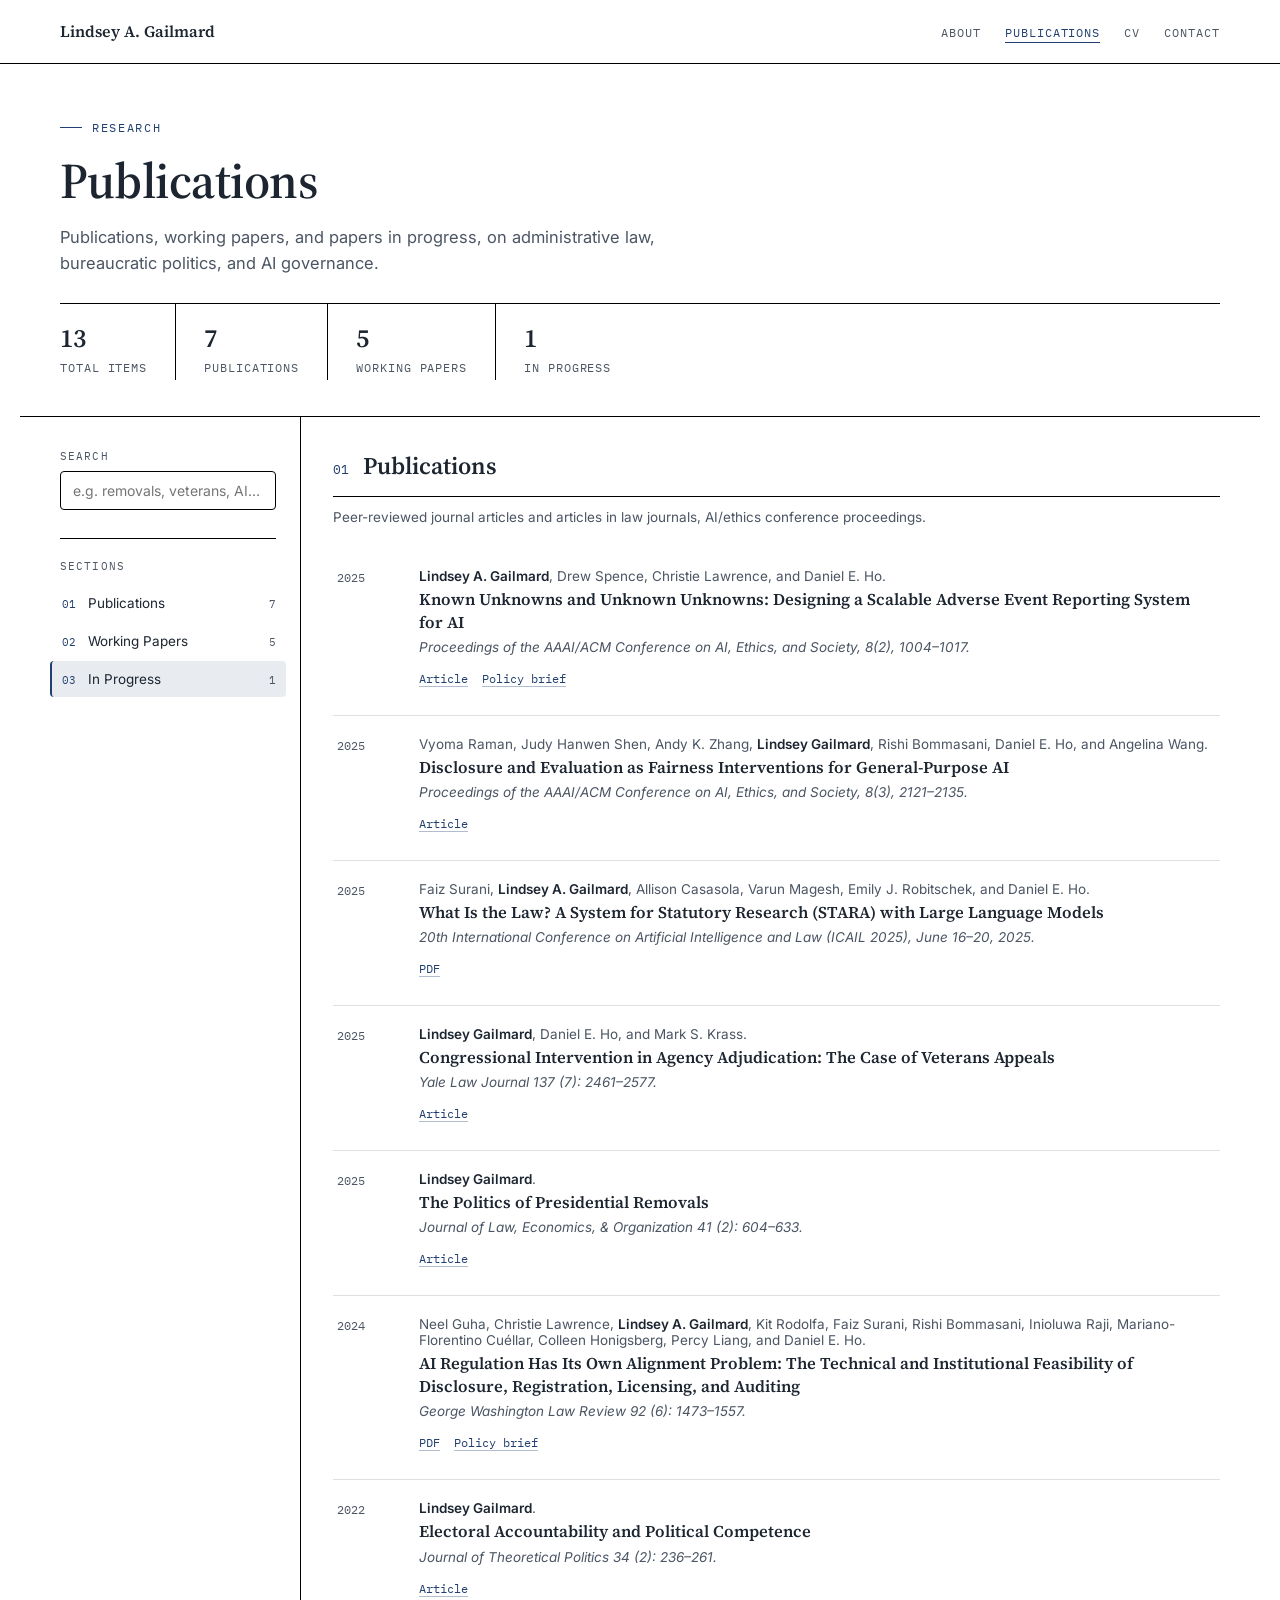
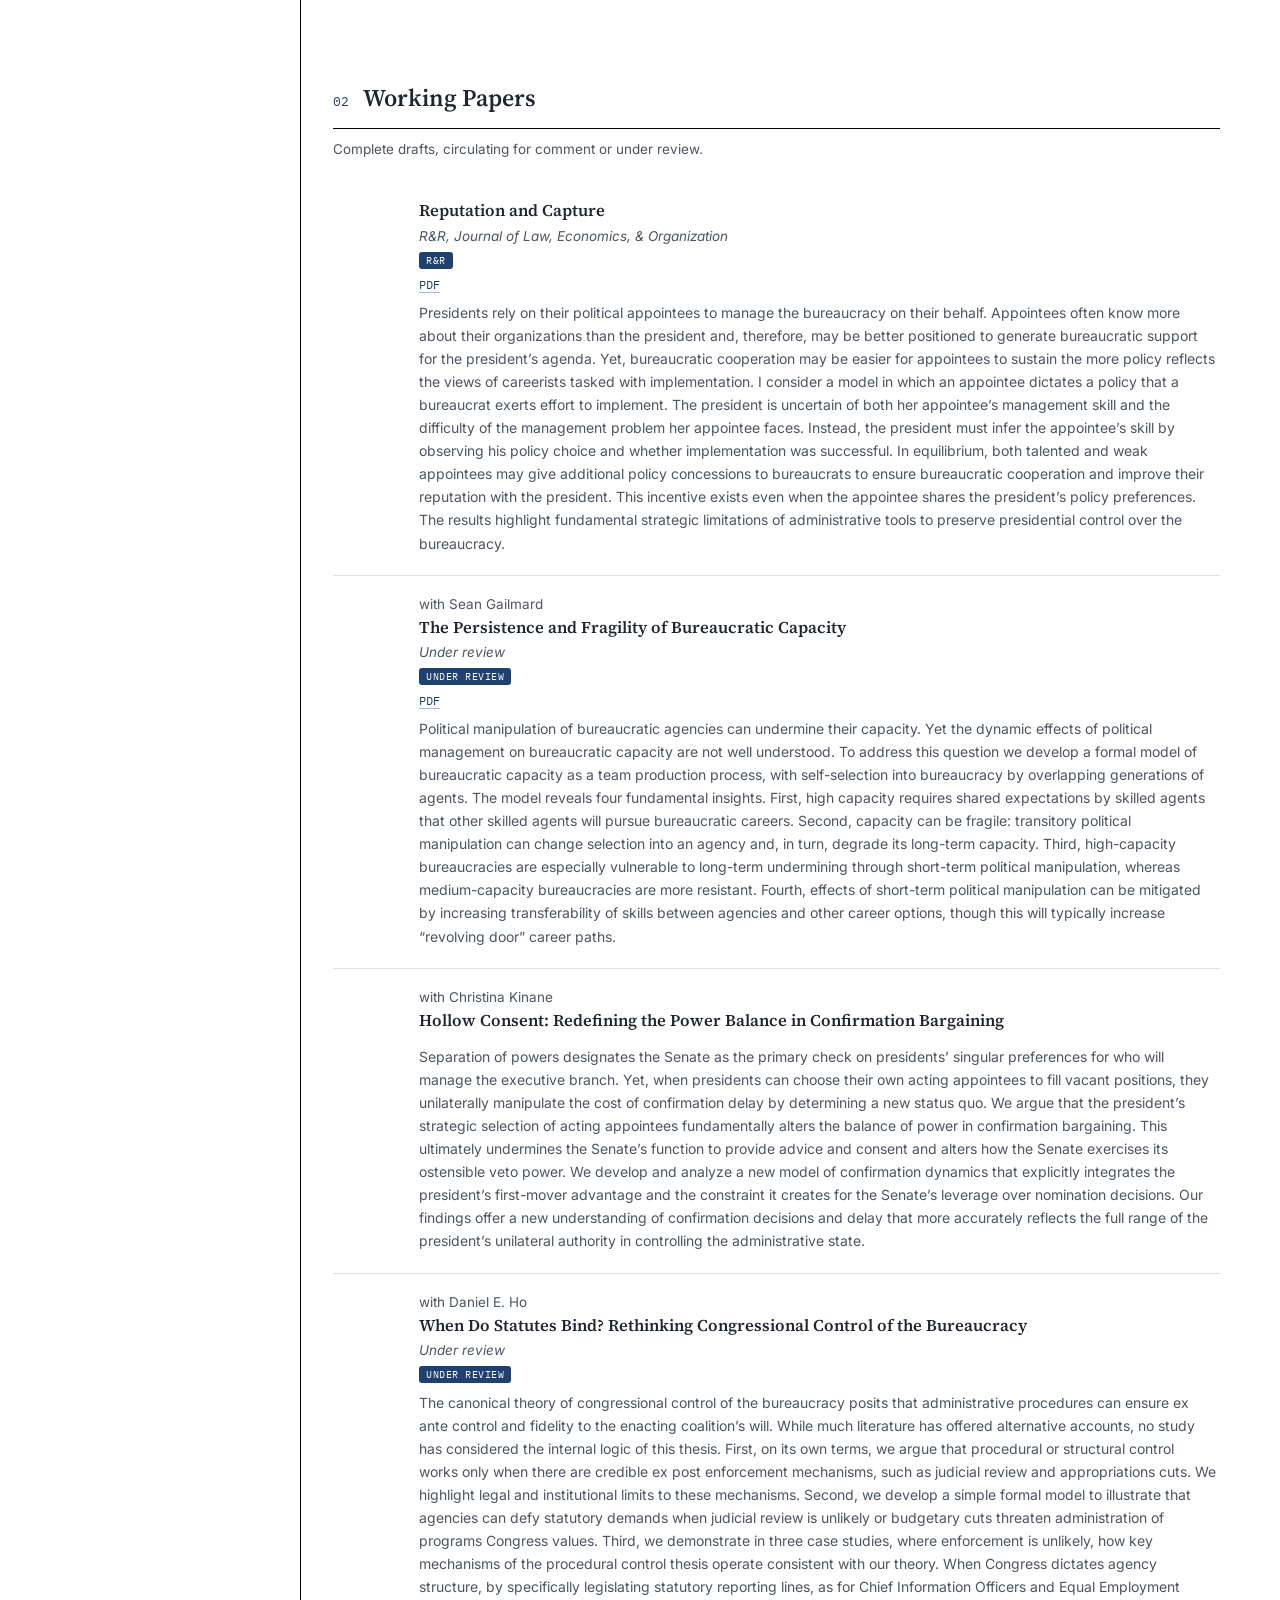
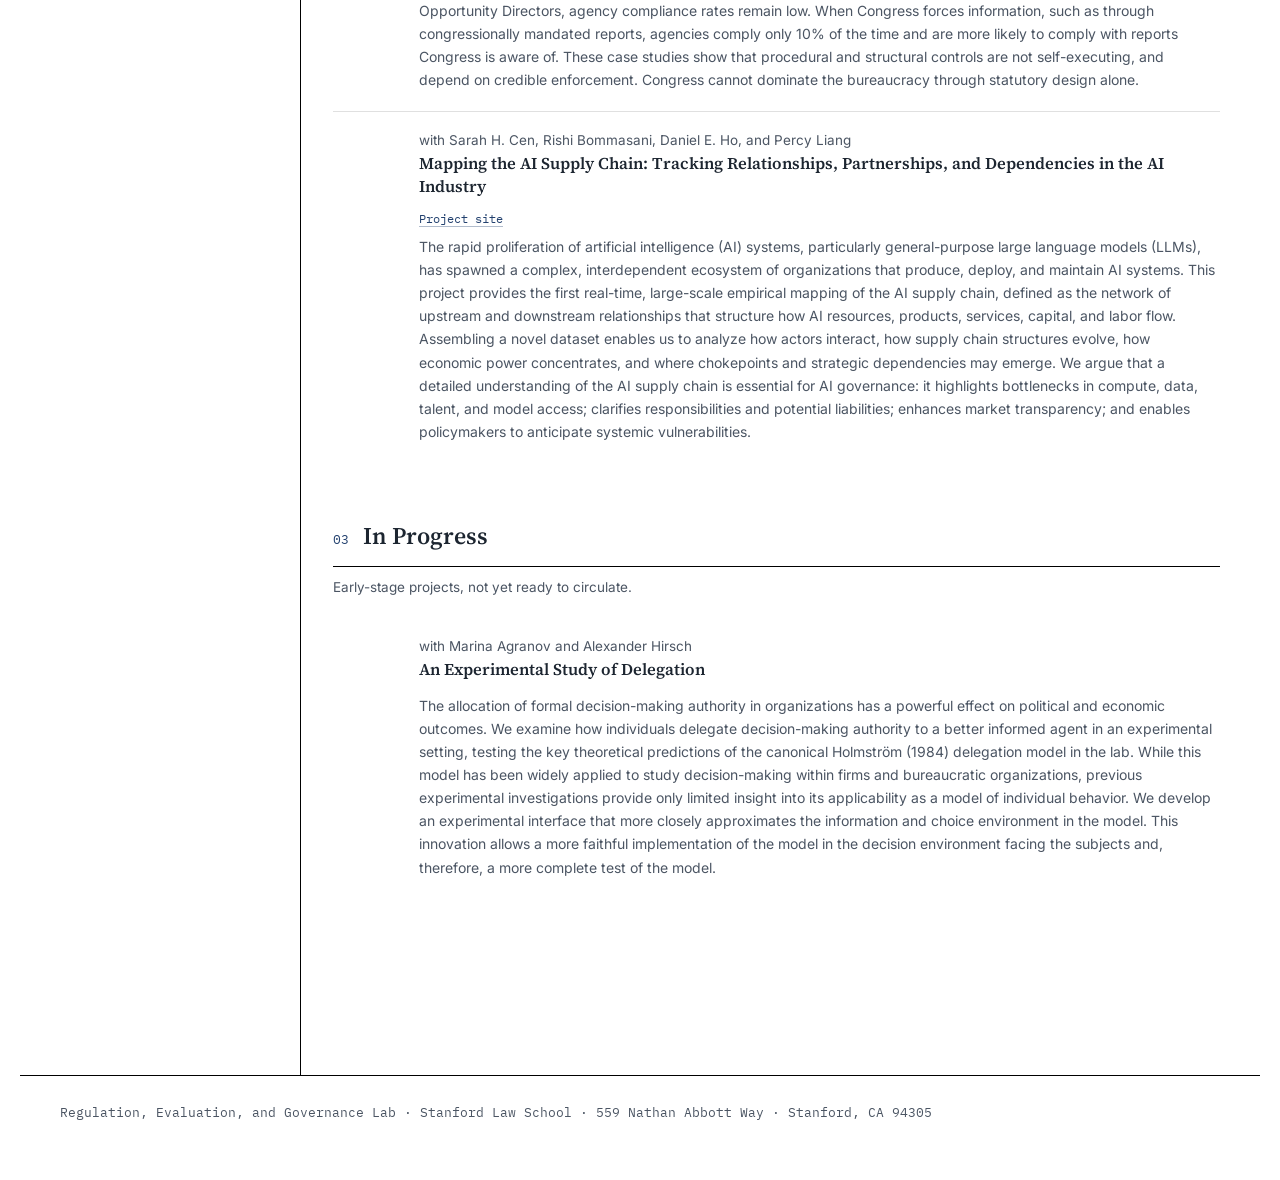
==== publications.html @ 84cb3448 "Add files via upload" ====
<!DOCTYPE html>
<html lang="en">
<head>
<meta charset="UTF-8">
<meta name="viewport" content="width=device-width, initial-scale=1.0">
<title>Publications | Lindsey A. Gailmard</title>
<link rel="preconnect" href="https://fonts.googleapis.com">
<link href="https://fonts.googleapis.com/css2?family=Source+Serif+4:opsz,wght@8..60,400;8..60,500;8..60,600;8..60,700&family=Inter:wght@400;500;600;700&family=IBM+Plex+Mono:wght@400;500&display=swap" rel="stylesheet">
<style>
:root{
  --paper:#ffffff;
  --panel:#ffffff;
  --ink:#1c2530;
  --ink-soft:#4b5563;
  --hairline:#000000;
  --hairline-soft:#e0e0e0;
  --brass:#22406e;
  --brass-soft:#5b7fa9;
  --tag-methods:#175E54;
  --tag-policy:#8C1515;
  --tag-compliance:#006CB8;
  --tag-adjudication:#53284F;
}
*{box-sizing:border-box;}
html,body{margin:0;padding:0;}
body{
  background:var(--paper);
  color:var(--ink);
  font-family:'Inter',sans-serif;
  -webkit-font-smoothing:antialiased;
}
::selection{background:var(--brass-soft); color:#fff;}
a{color:inherit;}

/* ---------- TOP NAV ---------- */
.topnav{border-bottom:1px solid var(--hairline);}
.topnav-inner{
  max-width:1240px;
  margin:0 auto;
  padding:20px 40px;
  display:flex;
  justify-content:space-between;
  align-items:baseline;
  flex-wrap:wrap;
  gap:10px;
}
.topnav-name{
  font-family:'Source Serif 4',serif;
  font-weight:600;
  font-size:16px;
  text-decoration:none;
  color:var(--ink);
}
.topnav-links{
  display:flex;
  gap:24px;
  font-family:'IBM Plex Mono',monospace;
  font-size:12px;
  text-transform:uppercase;
  letter-spacing:.08em;
}
.topnav-links a{
  text-decoration:none;
  color:var(--ink-soft);
  border-bottom:1px solid transparent;
  padding-bottom:2px;
  transition:color .15s ease, border-color .15s ease;
}
.topnav-links a:hover, .topnav-links a.current{
  color:var(--brass);
  border-bottom-color:var(--brass);
}

/* ---------- HERO ---------- */
.hero{
  padding:56px 40px 36px;
  max-width:1240px;
  margin:0 auto;
  border-bottom:1px solid var(--hairline);
}
.hero-eyebrow{
  font-family:'IBM Plex Mono',monospace;
  font-size:12px;
  letter-spacing:.14em;
  text-transform:uppercase;
  color:var(--brass);
  display:flex;
  align-items:center;
  gap:10px;
  margin-bottom:18px;
}
.hero-eyebrow::before{
  content:"";
  width:22px;height:1px;background:var(--brass);
  display:inline-block;
}
h1{
  font-family:'Source Serif 4',serif;
  font-weight:600;
  font-size:clamp(30px,4vw,50px);
  line-height:1.1;
  margin:0 0 16px;
  letter-spacing:-.01em;
  max-width:20ch;
}
h1 em{font-style:italic; color:var(--brass);}
.hero-sub{
  font-size:16.5px;
  line-height:1.6;
  color:var(--ink-soft);
  max-width:66ch;
  margin:0 0 26px;
}
.hero-stats{
  display:flex;
  flex-wrap:wrap;
  gap:0;
  border-top:1px solid var(--hairline);
  margin-top:8px;
}
.stat{
  padding:16px 28px 4px 0;
  margin-right:28px;
  border-right:1px solid var(--hairline);
}
.stat:last-child{border-right:none;}
.stat-num{
  font-family:'Source Serif 4',serif;
  font-size:26px;
  font-weight:600;
  color:var(--ink);
  display:block;
}
.stat-label{
  font-size:11.5px;
  color:var(--ink-soft);
  text-transform:uppercase;
  letter-spacing:.08em;
  font-family:'IBM Plex Mono',monospace;
}

/* ---------- LAYOUT ---------- */
.layout{
  max-width:1240px;
  margin:0 auto;
  display:grid;
  grid-template-columns:280px 1fr;
  gap:0;
  align-items:start;
}
.sidebar{
  position:sticky;
  top:0;
  align-self:start;
  padding:32px 24px 40px 40px;
  height:100vh;
  overflow-y:auto;
}
.sidebar::-webkit-scrollbar{width:6px;}
.sidebar::-webkit-scrollbar-thumb{background:var(--hairline-soft);border-radius:3px;}

.search-wrap{margin-bottom:28px;}
.search-label{
  font-family:'IBM Plex Mono',monospace;
  font-size:11px;
  text-transform:uppercase;
  letter-spacing:.1em;
  color:var(--ink-soft);
  margin-bottom:8px;
  display:block;
}
#search{
  width:100%;
  padding:10px 12px;
  border:1px solid var(--hairline);
  background:var(--panel);
  border-radius:4px;
  font-family:'Inter',sans-serif;
  font-size:14px;
  color:var(--ink);
  outline:none;
  transition:border-color .15s ease;
}
#search:focus{border-color:var(--brass);}

nav.toc{border-top:1px solid var(--hairline); padding-top:20px;}
.toc-title{
  font-family:'IBM Plex Mono',monospace;
  font-size:11px;
  text-transform:uppercase;
  letter-spacing:.1em;
  color:var(--ink-soft);
  margin-bottom:12px;
  display:block;
}
.toc-item{
  display:flex;
  align-items:baseline;
  gap:10px;
  padding:9px 10px;
  margin:0 -10px 2px;
  border-radius:4px;
  cursor:pointer;
  text-decoration:none;
  border-left:2px solid transparent;
  transition:background .15s ease, border-color .15s ease;
}
.toc-item:hover{background:rgba(34,64,110,.08);}
.toc-item.active{
  border-left:2px solid var(--brass);
  background:rgba(34,64,110,.1);
}
.toc-num{
  font-family:'IBM Plex Mono',monospace;
  font-size:11px;
  color:var(--brass);
  flex-shrink:0;
  width:16px;
}
.toc-label{
  font-size:13.5px;
  line-height:1.35;
  color:var(--ink);
  flex:1;
}
.toc-count{
  font-family:'IBM Plex Mono',monospace;
  font-size:11px;
  color:var(--ink-soft);
  flex-shrink:0;
}

/* sidebar profile block used on About page */
.profile-block{margin-bottom:28px;}
.profile-photo{
  width:100%;
  aspect-ratio:1/1;
  object-fit:cover;
  border:1px solid var(--hairline);
  border-radius:4px;
  margin-bottom:16px;
}
.profile-contact{
  font-family:'IBM Plex Mono',monospace;
  font-size:12.5px;
  color:var(--ink-soft);
  display:flex;
  flex-direction:column;
  gap:6px;
}
.profile-contact a{
  text-decoration:none;
  border-bottom:1px solid var(--hairline-soft);
  color:var(--ink);
  width:fit-content;
}
.profile-contact a:hover{border-bottom-color:var(--brass); color:var(--brass);}

/* ---------- MAIN ---------- */
main{
  padding:32px 40px 120px 32px;
  border-left:1px solid var(--hairline);
  min-height:100vh;
}
.group-section{margin-bottom:56px;scroll-margin-top:24px;}
.group-head{
  display:flex;
  align-items:baseline;
  gap:14px;
  margin-bottom:6px;
  padding-bottom:14px;
  border-bottom:1px solid var(--hairline);
}
.group-index{
  font-family:'IBM Plex Mono',monospace;
  font-size:13px;
  color:var(--brass);
}
.group-title{
  font-family:'Source Serif 4',serif;
  font-size:24px;
  font-weight:600;
  margin:0;
}
.group-desc{
  font-size:13.5px;
  color:var(--ink-soft);
  margin:10px 0 20px;
  max-width:70ch;
  line-height:1.55;
}

.prose{max-width:70ch;}
.prose p{
  font-size:15.5px;
  line-height:1.7;
  color:var(--ink);
  margin:0 0 16px;
}
.prose p:last-child{margin-bottom:0;}

.interests-list{
  display:flex;
  flex-wrap:wrap;
  gap:8px;
  list-style:none;
  padding:0;
  margin:0;
}
.interests-list li{
  font-family:'IBM Plex Mono',monospace;
  font-size:12.5px;
  color:var(--ink-soft);
  border:1px solid var(--hairline);
  padding:6px 12px;
  border-radius:20px;
}

.cv-download{
  display:inline-flex;
  align-items:center;
  gap:8px;
  font-family:'IBM Plex Mono',monospace;
  font-size:12.5px;
  text-transform:uppercase;
  letter-spacing:.06em;
  border:1px solid var(--ink);
  color:var(--ink);
  padding:11px 18px;
  border-radius:4px;
  text-decoration:none;
  transition:all .15s ease;
}
.cv-download:hover{background:var(--ink); color:#fff;}

/* ---------- PUBLICATION ENTRIES ---------- */
.pub-list{display:flex;flex-direction:column;}
.pub{
  display:grid;
  grid-template-columns:64px 1fr;
  gap:18px;
  padding:20px 4px;
  border-bottom:1px solid var(--hairline-soft);
}
.pub:last-child{border-bottom:none;}
.pub-date{
  font-family:'IBM Plex Mono',monospace;
  font-size:12px;
  color:var(--ink-soft);
  padding-top:2px;
}
.pub-authors{
  font-size:13.5px;
  color:var(--ink-soft);
  margin:0 0 4px;
}
.pub-authors .me{color:var(--ink); font-weight:600;}
.pub-title{
  font-family:'Source Serif 4',serif;
  font-size:16.5px;
  font-weight:600;
  line-height:1.4;
  margin:0 0 5px;
}
.pub-venue{
  font-size:13.5px;
  font-style:italic;
  color:var(--ink-soft);
  margin:0 0 8px;
}
.pub-meta{
  display:flex;
  align-items:center;
  flex-wrap:wrap;
  gap:8px;
  margin-bottom:8px;
}
.tag{
  font-family:'IBM Plex Mono',monospace;
  font-size:10px;
  text-transform:uppercase;
  letter-spacing:.05em;
  padding:2px 7px;
  border-radius:3px;
  color:#fff;
}
.tag-status{background:var(--brass);}
.pub-links{
  font-family:'IBM Plex Mono',monospace;
  font-size:12px;
  display:flex;
  gap:14px;
  margin-bottom:8px;
}
.pub-links a{
  color:var(--brass);
  text-decoration:none;
  border-bottom:1px solid rgba(34,64,110,.35);
}
.pub-links a:hover{border-bottom-color:var(--brass);}
.pub-abstract{
  font-size:14px;
  color:var(--ink-soft);
  line-height:1.65;
  margin:6px 0 0;
}

.empty-state{
  padding:60px 0;
  text-align:center;
  color:var(--ink-soft);
  font-size:14px;
}

footer{
  max-width:1240px;
  margin:0 auto;
  padding:28px 40px 60px;
  border-top:1px solid var(--hairline);
  font-size:12.5px;
  color:var(--ink-soft);
  font-family:'IBM Plex Mono',monospace;
}

@media (max-width:900px){
  .layout{grid-template-columns:1fr;}
  .sidebar{position:relative;height:auto;padding:24px 20px 0;}
  main{border-left:none;padding:24px 20px 100px;}
  .hero{padding:40px 20px 28px;}
  .pub{grid-template-columns:1fr;gap:4px;}
}

</style>
</head>
<body>

<div class="topnav">
  <div class="topnav-inner">
    <a class="topnav-name" href="index.html">Lindsey A. Gailmard</a>
    <div class="topnav-links">
      <a href="index.html">About</a>
      <a href="publications.html" class="current">Publications</a>
      <a href="files/cv.pdf">CV</a>
      <a href="index.html#contact">Contact</a>
    </div>
  </div>
</div>

<div class="hero">
  <div class="hero-eyebrow">Research</div>
  <h1>Publications</h1>
  <p class="hero-sub">Publications, working papers, and papers in progress, on administrative law, bureaucratic politics, and AI governance.</p>
  <div class="hero-stats" id="stats"></div>
</div>

<div class="layout">
  <aside class="sidebar">
    <div class="search-wrap">
      <label class="search-label" for="search">Search</label>
      <input id="search" type="text" placeholder="e.g. removals, veterans, AI&hellip;" autocomplete="off">
    </div>
    <nav class="toc" id="toc">
      <span class="toc-title">Sections</span>
    </nav>
  </aside>

  <main id="main"></main>
</div>

<footer>
  Regulation, Evaluation, and Governance Lab &middot; Stanford Law School &middot; 559 Nathan Abbott Way &middot; Stanford, CA 94305
</footer>

<script id="pubdata" type="application/json">
{
  "groups": {
    "P": "Publications",
    "W": "Working Papers",
    "I": "In Progress"
  },
  "pubs": [
    {
      "authors": "<span class=\"me\">Lindsey A. Gailmard</span>, Drew Spence, Christie Lawrence, and Daniel E. Ho.",
      "title": "Known Unknowns and Unknown Unknowns: Designing a Scalable Adverse Event Reporting System for AI",
      "venue": "Proceedings of the AAAI/ACM Conference on AI, Ethics, and Society, 8(2), 1004\u20131017.",
      "year": "2025",
      "group": "P",
      "links": [{"label":"Article","url":"https://ojs.aaai.org/index.php/AIES/article/view/36607"},{"label":"Policy brief","url":"https://hai.stanford.edu/assets/files/hai-reglab-issue-brief-adverse-event-reporting-for-ai.pdf"}],
      "abstract": ""
    },
    {
      "authors": "Vyoma Raman, Judy Hanwen Shen, Andy K. Zhang, <span class=\"me\">Lindsey Gailmard</span>, Rishi Bommasani, Daniel E. Ho, and Angelina Wang.",
      "title": "Disclosure and Evaluation as Fairness Interventions for General-Purpose AI",
      "venue": "Proceedings of the AAAI/ACM Conference on AI, Ethics, and Society, 8(3), 2121\u20132135.",
      "year": "2025",
      "group": "P",
      "links": [{"label":"Article","url":"https://ojs.aaai.org/index.php/AIES/article/view/36700"}],
      "abstract": ""
    },
    {
      "authors": "Faiz Surani, <span class=\"me\">Lindsey A. Gailmard</span>, Allison Casasola, Varun Magesh, Emily J. Robitschek, and Daniel E. Ho.",
      "title": "What Is the Law? A System for Statutory Research (STARA) with Large Language Models",
      "venue": "20th International Conference on Artificial Intelligence and Law (ICAIL 2025), June 16\u201320, 2025.",
      "year": "2025",
      "group": "P",
      "links": [{"label":"PDF","url":"https://www.lgailmard.com/_files/ugd/d6bcbb_7c3c1be451d048d0a850e3c116710773.pdf"}],
      "abstract": ""
    },
    {
      "authors": "<span class=\"me\">Lindsey Gailmard</span>, Daniel E. Ho, and Mark S. Krass.",
      "title": "Congressional Intervention in Agency Adjudication: The Case of Veterans Appeals",
      "venue": "Yale Law Journal 137 (7): 2461\u20132577.",
      "year": "2025",
      "group": "P",
      "links": [{"label":"Article","url":"https://www.yalelawjournal.org/feature/congressional-intervention-in-agency-adjudication-the-case-of-veterans-appeals"}],
      "abstract": ""
    },
    {
      "authors": "<span class=\"me\">Lindsey Gailmard</span>.",
      "title": "The Politics of Presidential Removals",
      "venue": "Journal of Law, Economics, &amp; Organization 41 (2): 604\u2013633.",
      "year": "2025",
      "group": "P",
      "links": [{"label":"Article","url":"https://academic.oup.com/jleo/advance-article-abstract/doi/10.1093/jleo/ewae006/7610770"}],
      "abstract": ""
    },
    {
      "authors": "Neel Guha, Christie Lawrence, <span class=\"me\">Lindsey A. Gailmard</span>, Kit Rodolfa, Faiz Surani, Rishi Bommasani, Inioluwa Raji, Mariano-Florentino Cu\u00e9llar, Colleen Honigsberg, Percy Liang, and Daniel E. Ho.",
      "title": "AI Regulation Has Its Own Alignment Problem: The Technical and Institutional Feasibility of Disclosure, Registration, Licensing, and Auditing",
      "venue": "George Washington Law Review 92 (6): 1473\u20131557.",
      "year": "2024",
      "group": "P",
      "links": [{"label":"PDF","url":"https://www.gwlr.org/wp-content/uploads/2024/12/92-Geo.-Wash.-L.-Rev.-1473.pdf"},{"label":"Policy brief","url":"https://hai.stanford.edu/policy-brief-ai-regulatory-alignment-problem"}],
      "abstract": ""
    },
    {
      "authors": "<span class=\"me\">Lindsey Gailmard</span>.",
      "title": "Electoral Accountability and Political Competence",
      "venue": "Journal of Theoretical Politics 34 (2): 236\u2013261.",
      "year": "2022",
      "group": "P",
      "links": [{"label":"Article","url":"https://journals.sagepub.com/doi/abs/10.1177/09516298221081809"}],
      "abstract": ""
    },
    {
      "authors": "",
      "title": "Reputation and Capture",
      "venue": "R&amp;R, Journal of Law, Economics, &amp; Organization",
      "year": "",
      "group": "W",
      "status": "R&R",
      "links": [{"label":"PDF","url":"https://www.lgailmard.com/_files/ugd/d6bcbb_698c0b3816e3421f896d7476e2d09133.pdf"}],
      "abstract": "Presidents rely on their political appointees to manage the bureaucracy on their behalf. Appointees often know more about their organizations than the president and, therefore, may be better positioned to generate bureaucratic support for the president\u2019s agenda. Yet, bureaucratic cooperation may be easier for appointees to sustain the more policy reflects the views of careerists tasked with implementation. I consider a model in which an appointee dictates a policy that a bureaucrat exerts effort to implement. The president is uncertain of both her appointee\u2019s management skill and the difficulty of the management problem her appointee faces. Instead, the president must infer the appointee\u2019s skill by observing his policy choice and whether implementation was successful. In equilibrium, both talented and weak appointees may give additional policy concessions to bureaucrats to ensure bureaucratic cooperation and improve their reputation with the president. This incentive exists even when the appointee shares the president\u2019s policy preferences. The results highlight fundamental strategic limitations of administrative tools to preserve presidential control over the bureaucracy."
    },
    {
      "authors": "with Sean Gailmard",
      "title": "The Persistence and Fragility of Bureaucratic Capacity",
      "venue": "Under review",
      "year": "",
      "group": "W",
      "status": "Under review",
      "links": [{"label":"PDF","url":"https://www.lgailmard.com/_files/ugd/d6bcbb_f7f5d620727a4b1b81746e46f7c35cc9.pdf"}],
      "abstract": "Political manipulation of bureaucratic agencies can undermine their capacity. Yet the dynamic effects of political management on bureaucratic capacity are not well understood. To address this question we develop a formal model of bureaucratic capacity as a team production process, with self-selection into bureaucracy by overlapping generations of agents. The model reveals four fundamental insights. First, high capacity requires shared expectations by skilled agents that other skilled agents will pursue bureaucratic careers. Second, capacity can be fragile: transitory political manipulation can change selection into an agency and, in turn, degrade its long-term capacity. Third, high-capacity bureaucracies are especially vulnerable to long-term undermining through short-term political manipulation, whereas medium-capacity bureaucracies are more resistant. Fourth, effects of short-term political manipulation can be mitigated by increasing transferability of skills between agencies and other career options, though this will typically increase \u201crevolving door\u201d career paths."
    },
    {
      "authors": "with Christina Kinane",
      "title": "Hollow Consent: Redefining the Power Balance in Confirmation Bargaining",
      "venue": "",
      "year": "",
      "group": "W",
      "links": [],
      "abstract": "Separation of powers designates the Senate as the primary check on presidents\u2019 singular preferences for who will manage the executive branch. Yet, when presidents can choose their own acting appointees to fill vacant positions, they unilaterally manipulate the cost of confirmation delay by determining a new status quo. We argue that the president\u2019s strategic selection of acting appointees fundamentally alters the balance of power in confirmation bargaining. This ultimately undermines the Senate\u2019s function to provide advice and consent and alters how the Senate exercises its ostensible veto power. We develop and analyze a new model of confirmation dynamics that explicitly integrates the president\u2019s first-mover advantage and the constraint it creates for the Senate\u2019s leverage over nomination decisions. Our findings offer a new understanding of confirmation decisions and delay that more accurately reflects the full range of the president\u2019s unilateral authority in controlling the administrative state."
    },
    {
      "authors": "with Daniel E. Ho",
      "title": "When Do Statutes Bind? Rethinking Congressional Control of the Bureaucracy",
      "venue": "Under review",
      "year": "",
      "group": "W",
      "status": "Under review",
      "links": [],
      "abstract": "The canonical theory of congressional control of the bureaucracy posits that administrative procedures can ensure ex ante control and fidelity to the enacting coalition\u2019s will. While much literature has offered alternative accounts, no study has considered the internal logic of this thesis. First, on its own terms, we argue that procedural or structural control works only when there are credible ex post enforcement mechanisms, such as judicial review and appropriations cuts. We highlight legal and institutional limits to these mechanisms. Second, we develop a simple formal model to illustrate that agencies can defy statutory demands when judicial review is unlikely or budgetary cuts threaten administration of programs Congress values. Third, we demonstrate in three case studies, where enforcement is unlikely, how key mechanisms of the procedural control thesis operate consistent with our theory. When Congress dictates agency structure, by specifically legislating statutory reporting lines, as for Chief Information Officers and Equal Employment Opportunity Directors, agency compliance rates remain low. When Congress forces information, such as through congressionally mandated reports, agencies comply only 10% of the time and are more likely to comply with reports Congress is aware of. These case studies show that procedural and structural controls are not self-executing, and depend on credible enforcement. Congress cannot dominate the bureaucracy through statutory design alone."
    },
    {
      "authors": "with Sarah H. Cen, Rishi Bommasani, Daniel E. Ho, and Percy Liang",
      "title": "Mapping the AI Supply Chain: Tracking Relationships, Partnerships, and Dependencies in the AI Industry",
      "venue": "",
      "year": "",
      "group": "W",
      "links": [{"label":"Project site","url":"https://aisupplychains.org/"}],
      "abstract": "The rapid proliferation of artificial intelligence (AI) systems, particularly general-purpose large language models (LLMs), has spawned a complex, interdependent ecosystem of organizations that produce, deploy, and maintain AI systems. This project provides the first real-time, large-scale empirical mapping of the AI supply chain, defined as the network of upstream and downstream relationships that structure how AI resources, products, services, capital, and labor flow. Assembling a novel dataset enables us to analyze how actors interact, how supply chain structures evolve, how economic power concentrates, and where chokepoints and strategic dependencies may emerge. We argue that a detailed understanding of the AI supply chain is essential for AI governance: it highlights bottlenecks in compute, data, talent, and model access; clarifies responsibilities and potential liabilities; enhances market transparency; and enables policymakers to anticipate systemic vulnerabilities."
    },
    {
      "authors": "with Marina Agranov and Alexander Hirsch",
      "title": "An Experimental Study of Delegation",
      "venue": "",
      "year": "",
      "group": "I",
      "links": [],
      "abstract": "The allocation of formal decision-making authority in organizations has a powerful effect on political and economic outcomes. We examine how individuals delegate decision-making authority to a better informed agent in an experimental setting, testing the key theoretical predictions of the canonical Holmstr\u00f6m (1984) delegation model in the lab. While this model has been widely applied to study decision-making within firms and bureaucratic organizations, previous experimental investigations provide only limited insight into its applicability as a model of individual behavior. We develop an experimental interface that more closely approximates the information and choice environment in the model. This innovation allows a more faithful implementation of the model in the decision environment facing the subjects and, therefore, a more complete test of the model."
    }
  ]
}
</script>

<script>
const DATA = JSON.parse(document.getElementById('pubdata').textContent);
const GROUP_ORDER = ["P","W","I"];
const GROUP_DESC = {
  P: "Peer-reviewed journal articles and articles in law journals, AI/ethics conference proceedings.",
  W: "Complete drafts, circulating for comment or under review.",
  I: "Early-stage projects, not yet ready to circulate."
};

let query = "";

function buildStats(){
  const el = document.getElementById('stats');
  const total = DATA.pubs.length;
  const peer = DATA.pubs.filter(p=>p.group==='P').length;
  const working = DATA.pubs.filter(p=>p.group==='W').length;
  const inprog = DATA.pubs.filter(p=>p.group==='I').length;
  el.innerHTML = `
    <div class="stat"><span class="stat-num">${total}</span><span class="stat-label">Total items</span></div>
    <div class="stat"><span class="stat-num">${peer}</span><span class="stat-label">Publications</span></div>
    <div class="stat"><span class="stat-num">${working}</span><span class="stat-label">Working papers</span></div>
    <div class="stat"><span class="stat-num">${inprog}</span><span class="stat-label">In progress</span></div>
  `;
}

function matches(pub){
  if(query.trim().length>0){
    const q = query.trim().toLowerCase();
    const hay = (pub.title + " " + pub.authors + " " + pub.venue).toLowerCase();
    if(!hay.includes(q)) return false;
  }
  return true;
}

function render(){
  const main = document.getElementById('main');
  const toc = document.getElementById('toc');
  toc.querySelectorAll('.toc-item').forEach(n=>n.remove());
  main.innerHTML = "";

  let anyResults = false;
  let idx = 0;

  GROUP_ORDER.forEach(code=>{
    idx++;
    const groupPubs = DATA.pubs.filter(p=>p.group===code).filter(matches);
    const label = DATA.groups[code];
    const numStr = String(idx).padStart(2,'0');

    const tocItem = document.createElement('a');
    tocItem.href = `#group-${code}`;
    tocItem.className = 'toc-item';
    tocItem.dataset.group = code;
    tocItem.style.opacity = groupPubs.length===0 ? '.35' : '1';
    tocItem.innerHTML = `<span class="toc-num">${numStr}</span><span class="toc-label">${label}</span><span class="toc-count">${groupPubs.length}</span>`;
    toc.appendChild(tocItem);

    if(groupPubs.length===0) return;
    anyResults = true;

    const section = document.createElement('section');
    section.className = 'group-section';
    section.id = `group-${code}`;

    const head = document.createElement('div');
    head.innerHTML = `
      <div class="group-head">
        <span class="group-index">${numStr}</span>
        <h2 class="group-title">${label}</h2>
      </div>
      <p class="group-desc">${GROUP_DESC[code]}</p>
    `;
    section.appendChild(head);

    const list = document.createElement('div');
    list.className = 'pub-list';
    groupPubs.forEach(p=>{
      const row = document.createElement('div');
      row.className = 'pub';
      const links = (p.links||[]).map(l=>`<a href="${l.url}" target="_blank" rel="noopener">${l.label}</a>`).join("");
      const statusTag = p.status ? `<span class="tag tag-status">${p.status}</span>` : "";
      row.innerHTML = `
        <div class="pub-date">${p.year||""}</div>
        <div>
          ${p.authors ? `<p class="pub-authors">${p.authors}</p>` : ""}
          <h3 class="pub-title">${p.title}</h3>
          ${p.venue ? `<p class="pub-venue">${p.venue}</p>` : ""}
          <div class="pub-meta">${statusTag}</div>
          ${links ? `<div class="pub-links">${links}</div>` : ""}
          ${p.abstract ? `<p class="pub-abstract">${p.abstract}</p>` : ""}
        </div>
      `;
      list.appendChild(row);
    });
    section.appendChild(list);
    main.appendChild(section);
  });

  if(!anyResults){
    main.innerHTML = `<div class="empty-state">No publications match this search.</div>`;
  }

  setupScrollSpy();
}

function setupScrollSpy(){
  const sections = Array.from(document.querySelectorAll('.group-section'));
  const tocItems = Array.from(document.querySelectorAll('.toc-item'));
  if(sections.length===0) return;
  const observer = new IntersectionObserver((entries)=>{
    entries.forEach(entry=>{
      const id = entry.target.id.replace('group-','');
      const tocItem = tocItems.find(t=>t.dataset.group===id);
      if(!tocItem) return;
      if(entry.isIntersecting){
        tocItems.forEach(t=>t.classList.remove('active'));
        tocItem.classList.add('active');
      }
    });
  }, {rootMargin:'-10% 0px -70% 0px', threshold:0});
  sections.forEach(s=>observer.observe(s));
}

document.getElementById('search').addEventListener('input', (e)=>{
  query = e.target.value;
  render();
});

buildStats();
render();
</script>

</body>
</html>
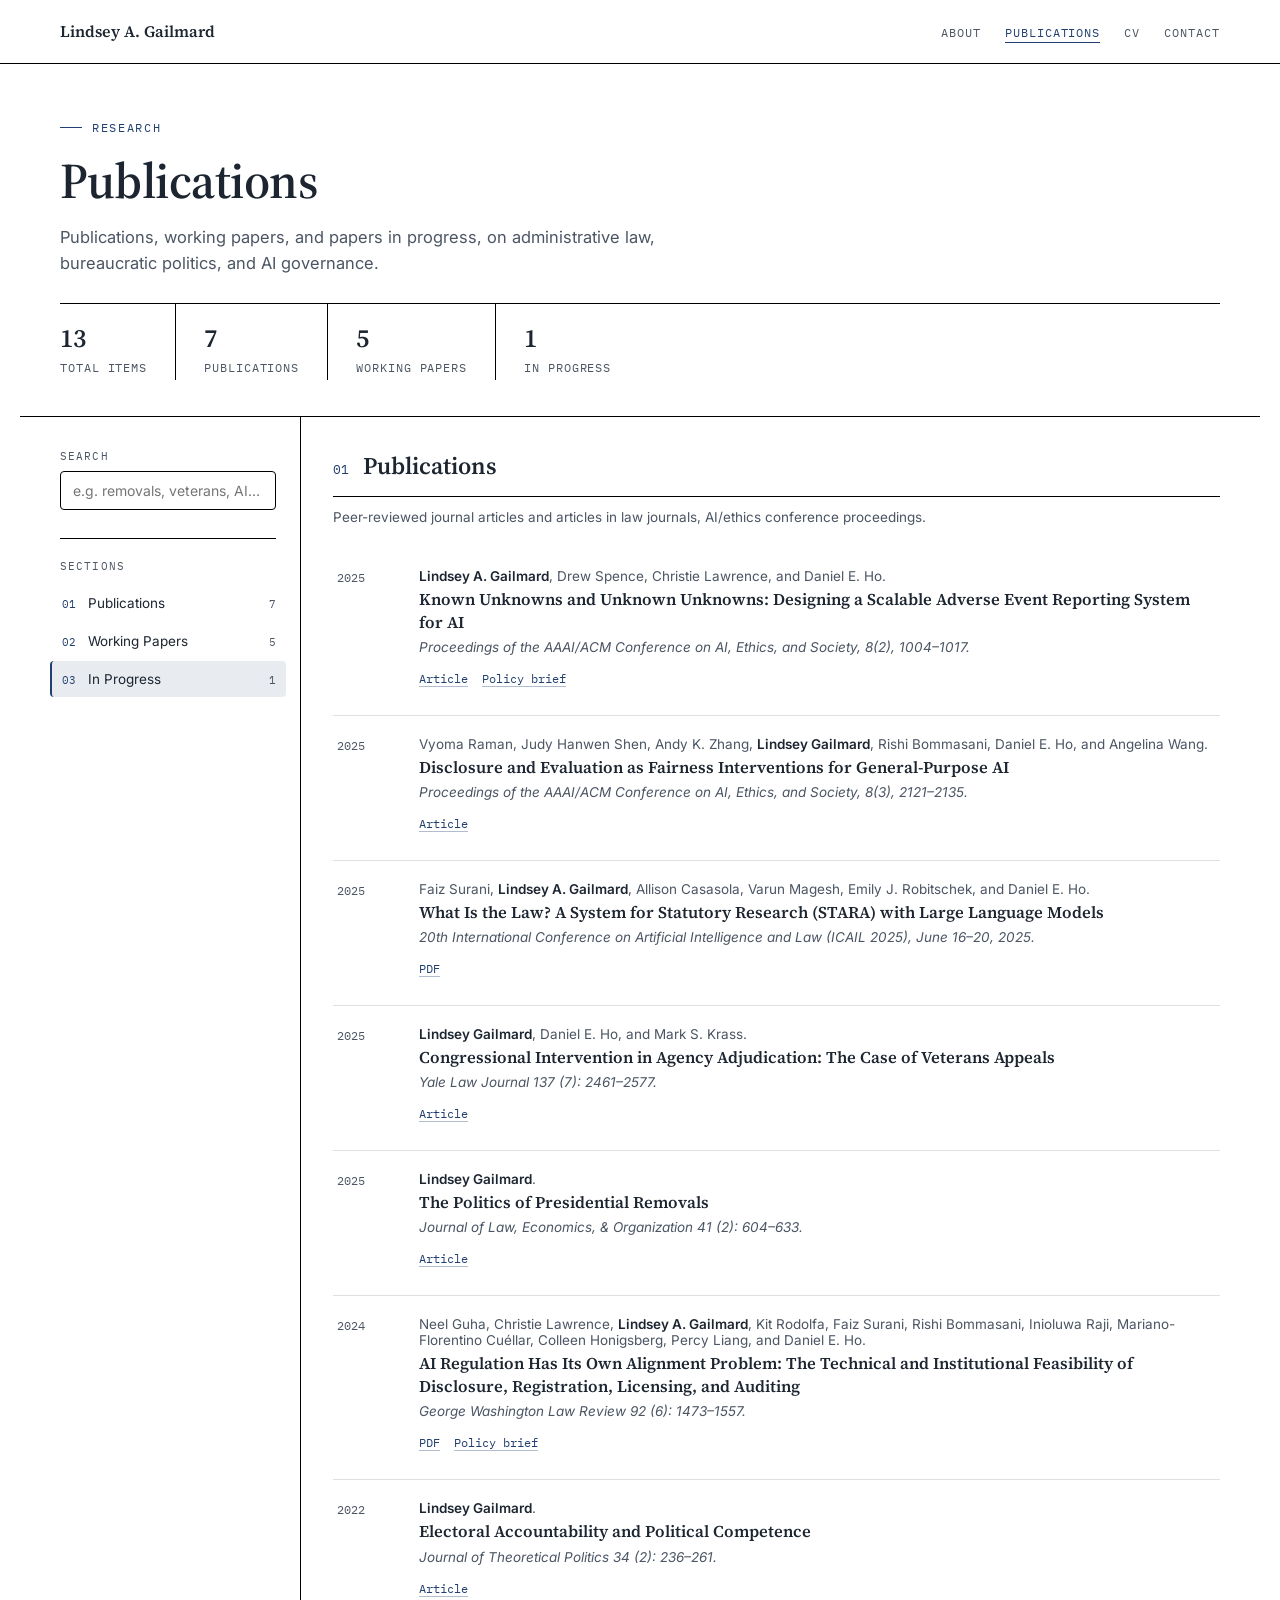
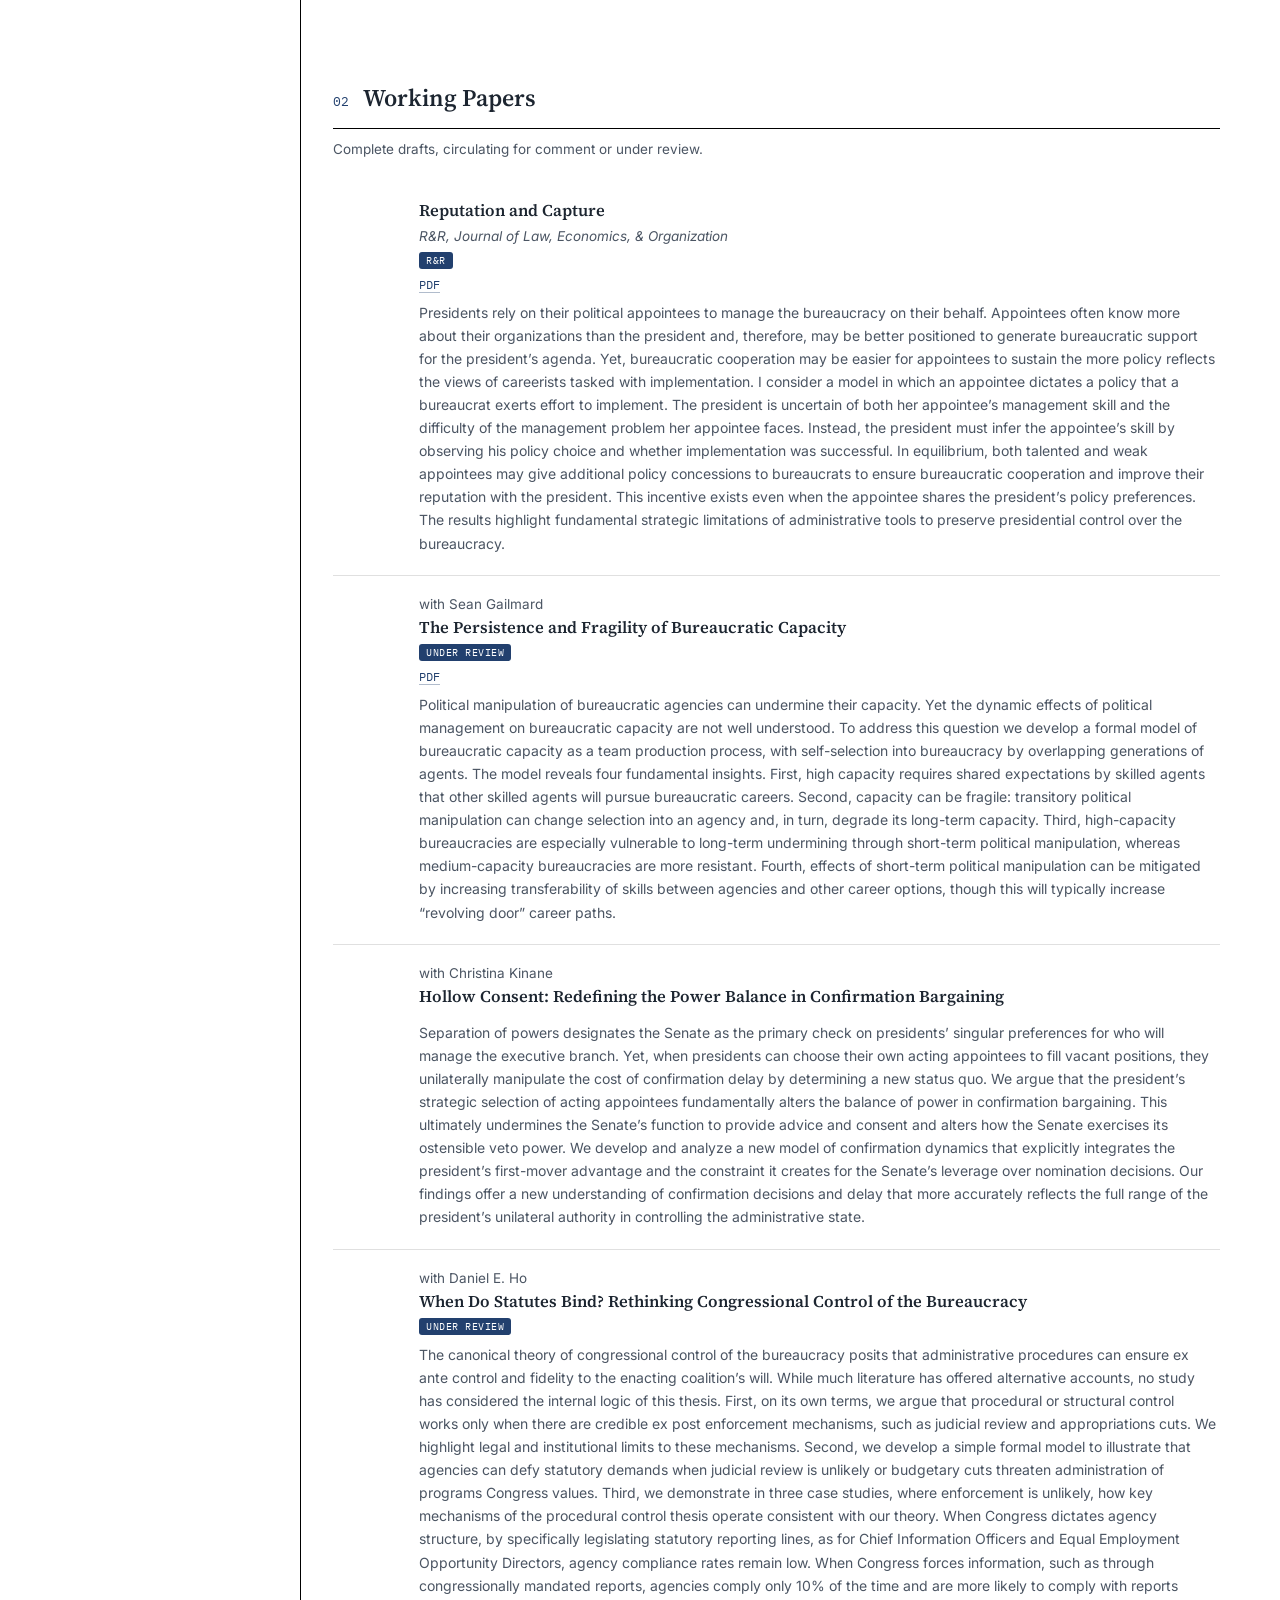
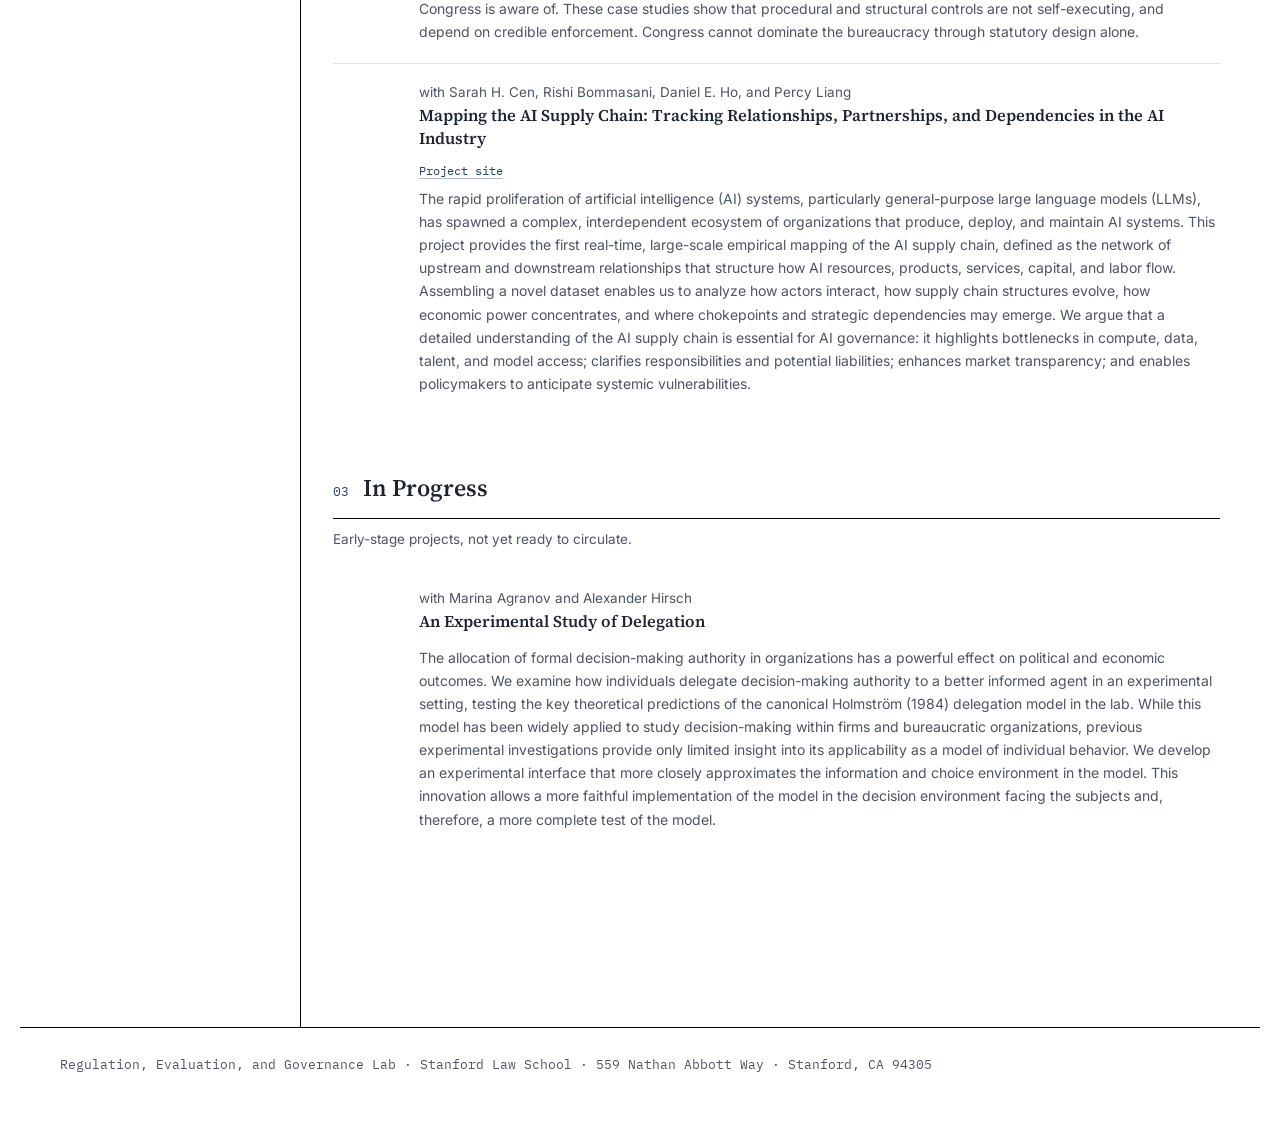
==== commit b420f102: "Update publications.html" ====
--- a/publications.html
+++ b/publications.html
@@ -555,7 +555,7 @@
     {
       "authors": "with Sean Gailmard",
       "title": "The Persistence and Fragility of Bureaucratic Capacity",
-      "venue": "Under review",
+      "venue": "",
       "year": "",
       "group": "W",
       "status": "Under review",
@@ -574,7 +574,7 @@
     {
       "authors": "with Daniel E. Ho",
       "title": "When Do Statutes Bind? Rethinking Congressional Control of the Bureaucracy",
-      "venue": "Under review",
+      "venue": "",
       "year": "",
       "group": "W",
       "status": "Under review",
